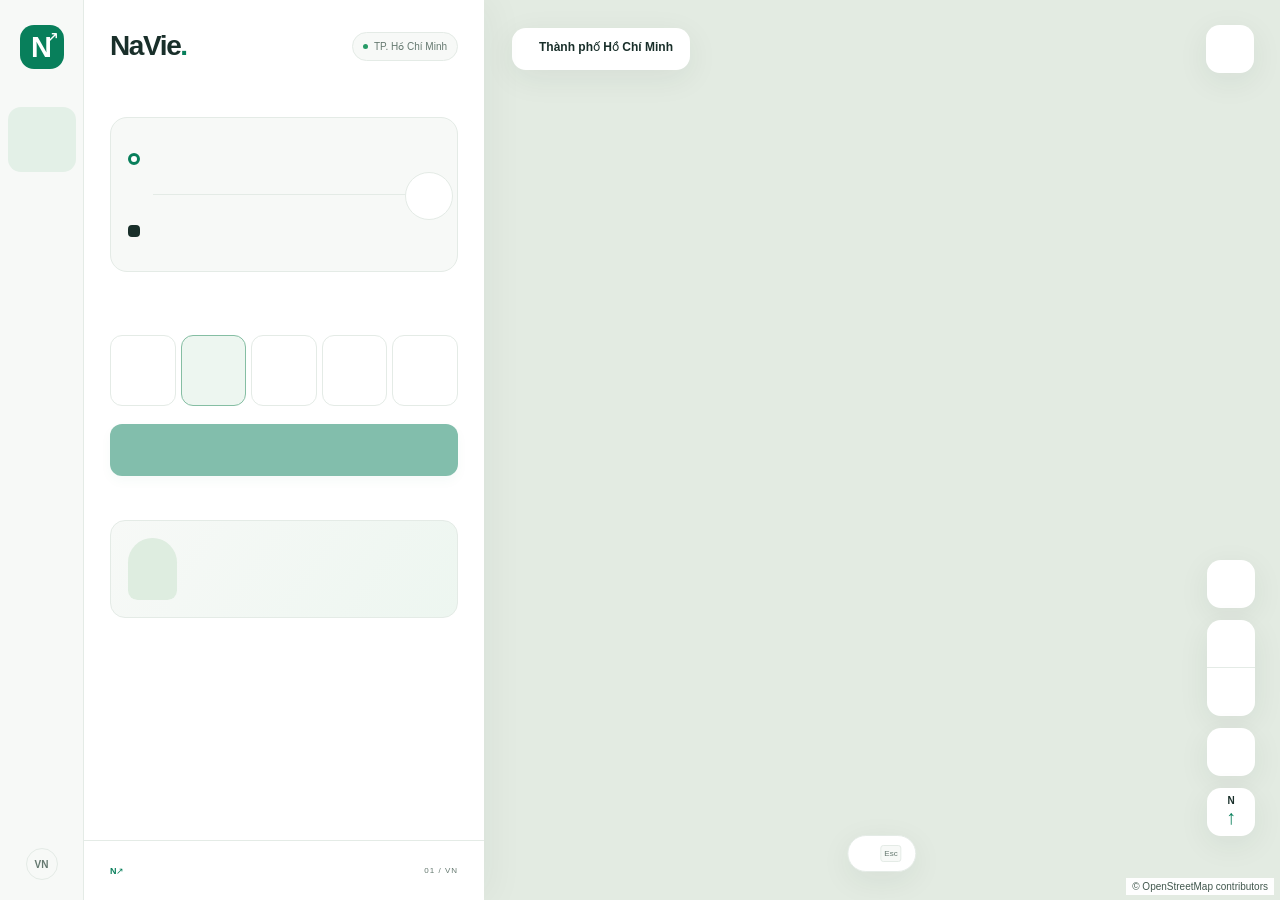
==== app/web_app/index.html @ 2df89f63 "T-23a: browser shell, icons and bilingual copy pipeline" ====
<!doctype html>
<html lang="vi">
<head>
  <meta charset="utf-8">
  <meta name="viewport" content="width=device-width, initial-scale=1, viewport-fit=cover">
  <meta name="theme-color" content="#087f5b">
  <meta name="description" content="NaVie · Your way through Vietnam">
  <title>NaVie · Đi theo cách của bạn</title>
  <link rel="icon" href="data:image/svg+xml,%3Csvg xmlns='http://www.w3.org/2000/svg' viewBox='0 0 40 40'%3E%3Crect width='40' height='40' rx='12' fill='%23087f5b'/%3E%3Cpath d='M11 29V11l18 18V11' fill='none' stroke='white' stroke-width='4'/%3E%3C/svg%3E">
  <link rel="stylesheet" href="styles.css">
</head>
<body>
  <main id="map" tabindex="0" data-label="mapPreview">
    <div id="map-scene"><div id="tiles" aria-hidden="true"></div><svg id="route-layer" aria-hidden="true"><g id="route-group"><polyline id="route-shadow" class="route-shadow"/><polyline id="route-line" class="route-line"/></g><g id="explored-group"></g></svg>
      <div id="origin-pin" class="map-pin origin hidden">A</div><div id="destination-pin" class="map-pin destination hidden">B</div>
      <div id="driver-pin" class="driver-pin hidden"><span>↑</span></div>
    </div>
    <a class="attribution" href="https://www.openstreetmap.org/copyright" target="_blank" rel="noopener">© OpenStreetMap contributors</a>
  </main>
  <nav class="rail" data-label="mainNavigation">
    <a class="brand-mark" href="./" aria-label="NaVie">N<span>↗</span></a>
    <button data-page="explore" class="rail-item active"><i data-icon="map"></i><span data-i18n="explore"></span></button>
    <button data-page="saved" class="rail-item"><i data-icon="bookmark"></i><span data-i18n="saved"></span></button>
    <button data-page="lab" class="rail-item"><i data-icon="lab"></i><span data-i18n="lab"></span></button>
    <div class="rail-spacer"></div>
    <button data-page="settings" class="rail-item"><i data-icon="settings"></i><span data-i18n="settings"></span></button>
    <span class="rail-country">VN</span>
  </nav>
  <aside class="workspace" id="workspace">
    <header class="brand-header"><a href="./" class="wordmark">NaVie<span class="brand-dot">.</span></a><span class="city-pill"><span></span> TP. Hồ Chí Minh</span></header>
    <section id="page-explore" class="page">
      <div class="intro"><span class="eyebrow" data-i18n="madeForYourEveryday"></span><h1 data-i18n="whereTo"></h1><p data-i18n="journeySubtitle"></p></div>
      <div class="trip-fields">
        <div class="point-row" id="origin-row"><span class="point-dot origin"></span><div class="search-field"><label for="origin-search" data-i18n="searchOrigin"></label><input id="origin-search" type="search" data-placeholder="originPlaceholder" autocomplete="off" role="combobox" aria-autocomplete="list" aria-controls="origin-suggestions" aria-expanded="false"><div id="origin-suggestions" class="suggestions hidden" role="listbox"></div></div><button class="icon-button subtle" data-pick="origin" data-label="chooseOrigin"><i data-icon="pin"></i></button></div>
        <div class="field-divider"></div><button id="swap" class="swap icon-button" data-label="swapPlaces"><i data-icon="swap"></i></button>
        <div class="point-row" id="destination-row"><span class="point-dot destination"></span><div class="search-field"><label for="destination-search" data-i18n="searchDestination"></label><input id="destination-search" type="search" data-placeholder="destinationPlaceholder" autocomplete="off" role="combobox" aria-autocomplete="list" aria-controls="destination-suggestions" aria-expanded="false"><div id="destination-suggestions" class="suggestions hidden" role="listbox"></div></div><button class="icon-button subtle" data-pick="destination" data-label="chooseDestination"><i data-icon="pin"></i></button></div>
      </div>
      <div class="quick-row"><button id="use-location" class="text-button"><i data-icon="locate"></i><span data-i18n="useMyLocation"></span></button><button id="reset" class="text-button muted" data-i18n="resetTrip"></button></div>
      <div class="section-label" data-i18n="travelYourWay"></div>
      <div class="modes" role="group" data-label="travelYourWay">
        <button data-mode="all"><i data-icon="route"></i><span data-i18n="compareAll"></span></button>
        <button data-mode="motorbike" class="selected"><i data-icon="motorbike"></i><span data-i18n="modeMotorbike"></span></button>
        <button data-mode="car"><i data-icon="car"></i><span data-i18n="modeCar"></span></button>
        <button data-mode="walk"><i data-icon="walk"></i><span data-i18n="modeWalk"></span></button>
        <button data-mode="taxi"><i data-icon="taxi"></i><span data-i18n="modeTaxi"></span></button>
      </div>
      <button id="find-route" class="primary" disabled><i data-icon="route"></i><span id="find-label" data-i18n="findRoute"></span><i data-icon="arrow-right"></i></button>
      <p id="message" class="message" role="status" aria-live="polite"></p>
      <section id="welcome" class="welcome"><div class="section-heading"><h2 data-i18n="aLittleCloser"></h2><i data-icon="sparkle"></i></div><div class="welcome-card"><div class="welcome-art"><i data-icon="route"></i></div><div><h3 data-i18n="yourCityYourPace"></h3><p data-i18n="mapHelp"></p></div></div><div id="recent"></div><p class="coverage-note"><i data-icon="shield"></i><span data-i18n="coverageNote"></span></p></section>
      <section id="route-results" class="hidden"><div class="section-heading"><h2 data-i18n="routeOptions"></h2><select id="sort" data-label="sortRoutes"><option value="fastest" data-i18n="fastest"></option><option value="cheapest" data-i18n="cheapest"></option><option value="balanced" data-i18n="balanced"></option></select></div><div id="results" class="results"></div><div id="trip-detail"></div><div class="start-actions"><button id="start-drive" class="primary"><i data-icon="navigation"></i><span data-i18n="startNavigation"></span></button><button id="preview-drive" class="secondary"><i data-icon="play"></i><span data-i18n="previewDrive"></span></button></div></section>
    </section>
    <section id="page-saved" class="page hidden"><div class="intro"><span class="eyebrow" data-i18n="yourPlaces"></span><h1 data-i18n="saved"></h1><p data-i18n="savedSubtitle"></p></div><button id="save-destination" class="primary"><i data-icon="bookmark"></i><span data-i18n="saveDestination"></span></button><div id="saved-list"></div></section>
    <section id="page-lab" class="page hidden"><div class="intro"><span class="eyebrow" data-i18n="behindTheRoute"></span><h1 data-i18n="lab"></h1><p data-i18n="labSubtitle"></p></div><div class="info-card" data-i18n="labHelp"></div><div class="lab-selectors"><label>A<select id="algorithm-a"><option value="astar">A*</option><option value="ucs">Dijkstra</option><option value="greedy">Greedy</option><option value="bidir_dijkstra">Bidirectional Dijkstra</option></select></label><label>B<select id="algorithm-b"><option value="ucs">Dijkstra</option><option value="astar">A*</option><option value="greedy">Greedy</option><option value="bidir_dijkstra">Bidirectional Dijkstra</option></select></label></div><button id="run-lab" class="primary"><i data-icon="play"></i><span data-i18n="compareAlgorithms"></span></button><div id="lab-results" aria-live="polite"></div></section>
    <section id="page-settings" class="page hidden"><div class="intro"><span class="eyebrow" data-i18n="makeItYours"></span><h1 data-i18n="settings"></h1><p data-i18n="settingsSubtitle"></p></div><div class="settings-list">
      <label><span><i data-icon="globe"></i><span data-i18n="language"></span></span><select id="language"><option value="vi">Tiếng Việt</option><option value="en">English</option></select></label>
      <label><span><i data-icon="moon"></i><span data-i18n="appearance"></span></span><select id="theme"><option value="light" data-i18n="dayTheme"></option><option value="dark" data-i18n="nightTheme"></option><option value="auto" data-i18n="systemTheme"></option></select></label>
      <label><span><i data-icon="volume"></i><span data-i18n="voiceGuidance"></span></span><input id="voice" type="checkbox" role="switch"></label>
      <label><span><i data-icon="sparkle"></i><span data-i18n="reduceMotion"></span></span><input id="reduce-motion" type="checkbox" role="switch"></label>
      </div><div class="info-card"><i data-icon="shield"></i><h3 data-i18n="privacyTitle"></h3><p data-i18n="privacyBody"></p></div><button id="clear-saved" class="secondary" data-i18n="clearSaved"></button><p class="coverage-note" data-i18n="appLimitations"></p>
    </section>
    <footer class="panel-footer"><span class="mini-logo">N↗</span><span data-i18n="footerTagline"></span><span>01 / VN</span></footer>
  </aside>
  <div class="map-top"><span class="map-city"><i data-icon="pin"></i><span>Thành phố Hồ Chí Minh<small data-i18n="exploreCity"></small></span></span><button id="collapse-panel" class="icon-button" data-label="togglePanel"><i data-icon="panel"></i></button></div>
  <div class="map-controls"><button id="map-theme" class="icon-button" data-label="toggleTheme"><i data-icon="moon"></i></button><div class="zoom-group"><button id="zoom-in" class="icon-button" data-label="zoomIn"><i data-icon="plus"></i></button><button id="zoom-out" class="icon-button" data-label="zoomOut"><i data-icon="minus"></i></button></div><button id="recenter" class="icon-button" data-label="recenter"><i data-icon="locate"></i></button><button id="north" class="icon-button compass" data-label="northUp">N<span>↑</span></button></div>
  <div id="map-hint" class="map-hint"><i data-icon="pin"></i><span data-i18n="mapHint"></span><kbd>Esc</kbd></div>
  <section id="driver" class="hidden" data-label="driverMode">
    <div class="maneuver-banner"><span id="turn-icon" class="turn-icon">↑</span><div><span id="turn-distance" class="turn-distance"></span><h1 id="turn-text"></h1><span id="drive-status" class="drive-status"></span></div><button id="mute-drive" class="icon-button" data-label="voiceGuidance"><i data-icon="volume"></i></button></div>
    <div class="drive-side"><span class="speed-dial"><strong id="speed">—</strong><small>km/h</small></span><span class="speed-limit">—<small data-i18n="speedLimit"></small></span></div>
    <div class="drive-bottom"><div class="drive-summary"><div><strong id="remaining-time"></strong><span data-i18n="remaining"></span></div><div><strong id="remaining-distance"></strong><span data-i18n="distance"></span></div><div><strong id="arrival-time"></strong><span data-i18n="arrivalTime"></span></div></div><div id="simulation-controls" class="simulation-controls hidden"><span class="demo-badge" data-i18n="simulation"></span><button id="pause-drive" class="icon-button" data-label="pauseResume"><i data-icon="pause"></i></button><label><span data-i18n="playbackSpeed"></span><select id="simulation-speed"><option value="1">1×</option><option value="3" selected>3×</option><option value="5">5×</option><option value="10">10×</option></select></label></div><div class="driver-actions"><button id="drive-overview" class="secondary"><i data-icon="map"></i><span data-i18n="routeOverview"></span></button><button id="end-drive" class="end-button"><i data-icon="close"></i><span data-i18n="endNavigation"></span></button></div></div>
  </section>
  <dialog id="arrival-dialog"><div class="arrival-art"><i data-icon="check"></i></div><span class="eyebrow" data-i18n="niceJourney"></span><h1 data-i18n="youArrived"></h1><p id="arrival-place"></p><button id="arrival-done" class="primary" data-i18n="done"></button></dialog>
  <div id="toast" class="toast hidden" role="status" aria-live="polite"></div>
  <script type="module" src="app.js"></script>
</body>
</html>
---- app/web_app/styles.css ----
:root{font-family:Inter,-apple-system,BlinkMacSystemFont,"Segoe UI",sans-serif;color:#192f2a;background:#e8efea;font-synthesis:none;--ink:#192f2a;--muted:#657970;--green:#087f5b;--green-dark:#056044;--soft:#edf6f0;--surface:#fff;--canvas:#f7f9f7;--border:#e4ebe6;--shadow:0 8px 32px #193b2512;color-scheme:light}
*{box-sizing:border-box}body,html{margin:0;width:100%;height:100%;overflow:hidden}button,input,select{font:inherit}button,a,input,select{-webkit-tap-highlight-color:transparent}button{cursor:pointer;color:inherit}button:disabled{cursor:not-allowed;opacity:.5}button{transition:background .18s,transform .18s,box-shadow .18s,filter .18s,opacity .18s}button:active:not(:disabled){transform:scale(.96);filter:brightness(.93)}button:focus-visible,a:focus-visible,select:focus-visible,input:focus-visible{outline:3px solid #26a97b;outline-offset:3px}button svg{pointer-events:none}button{border:0}a{color:inherit}h1,h2,h3,p{margin:0}h1{font-size:31px;line-height:1.24;letter-spacing:-1.1px;font-weight:750}h2{font-size:16px;letter-spacing:-.4px}h3{font-size:14px}i{display:inline-flex;align-items:center;justify-content:center;flex-shrink:0}i svg{width:22px;height:22px;fill:none;stroke:currentColor;stroke-width:1.65;stroke-linecap:round;stroke-linejoin:round}.hidden{display:none!important}
#map{position:fixed;inset:0 0 0 484px;background:#e3ebe2;overflow:hidden;touch-action:none;cursor:grab;transition:left .35s ease,right .35s ease,top .35s ease,bottom .35s ease}#map:active{cursor:grabbing}#map-scene{position:absolute;inset:0;transform-origin:center;pointer-events:none;will-change:transform}#tiles{position:absolute;inset:0}.tile{position:absolute;width:256px;height:256px;user-select:none;pointer-events:none}#route-layer{position:absolute;inset:0;width:100%;height:100%;overflow:visible;pointer-events:none}.route-shadow{fill:none;stroke:white;stroke-width:10;stroke-linecap:round;stroke-linejoin:round}.route-line{fill:none;stroke:#087f5b;stroke-width:6;stroke-linecap:round;stroke-linejoin:round}.map-pin{position:absolute;display:grid;place-items:center;width:30px;height:30px;border:3px solid white;border-radius:50%;background:#087f5b;color:white;font-size:12px;font-weight:800;transform:translate(-50%,-50%);box-shadow:0 3px 12px #0004}.map-pin.destination{background:#1e3530}.driver-pin{position:absolute;width:44px;height:44px;border:4px solid white;border-radius:50%;background:#087f5b;color:white;box-shadow:0 0 0 9px #087f5b24,0 3px 12px #0003;display:grid;place-items:center;font-size:28px;font-weight:bold;transform:translate(-50%,-50%)}.attribution{position:absolute;right:6px;bottom:5px;background:#fffffff0;padding:3px 6px;font-size:10px;color:#41574d;text-decoration:none;z-index:2}
.rail{position:fixed;inset:0 auto 0 0;width:84px;background:var(--canvas);border-right:1px solid var(--border);display:flex;align-items:center;flex-direction:column;gap:12px;padding:25px 8px 20px;z-index:10}.brand-mark{position:relative;display:grid;place-items:center;text-decoration:none;width:44px;height:44px;margin-bottom:26px;border-radius:14px;background:var(--green);color:white;font-size:29px;font-weight:850;letter-spacing:-5px;padding-right:5px}.brand-mark span{position:absolute;right:5px;top:2px;font-size:17px;letter-spacing:0}.rail-item{width:68px;min-height:65px;border-radius:13px;display:flex;align-items:center;justify-content:center;gap:6px;flex-direction:column;background:transparent;color:var(--muted);font-size:10px;font-weight:650}.rail-item.active{background:#e3f0e7;color:var(--green-dark)}.rail-item:hover{background:var(--soft)}.rail-spacer{flex:1}.rail-country{display:grid;place-items:center;margin-top:14px;width:32px;height:32px;border:1px solid var(--border);border-radius:50%;font-size:10px;font-weight:700;color:var(--muted)}
.workspace{position:fixed;left:84px;top:0;bottom:0;width:400px;background:var(--surface);box-shadow:8px 0 35px #1736270b;display:flex;flex-direction:column;z-index:7;overflow:auto;scrollbar-width:thin}.brand-header{padding:30px 26px 26px;display:flex;align-items:center;justify-content:space-between;gap:10px}.wordmark{font-size:28px;font-weight:800;letter-spacing:-1.4px;text-decoration:none}.brand-dot{color:var(--green)}.city-pill{font-size:10px;display:flex;align-items:center;gap:6px;background:var(--canvas);padding:8px 10px;border:1px solid var(--border);border-radius:20px;color:var(--muted);white-space:nowrap}.city-pill>span{width:5px;height:5px;border-radius:50%;background:#269a66}.page{padding:4px 26px 24px;animation:enter .3s both}.intro{margin:4px 0 25px}.eyebrow{display:block;font-size:9px;letter-spacing:1.8px;text-transform:uppercase;font-weight:750;color:var(--green);margin-bottom:12px}.intro p{font-size:12px;line-height:1.7;color:var(--muted);margin-top:10px}.trip-fields{position:relative;border:1px solid var(--border);background:var(--canvas);border-radius:17px;padding:5px 10px}.point-row{display:flex;align-items:center;gap:13px;min-height:71px;padding-left:7px}.point-dot{width:12px;height:12px;border-radius:50%;flex-shrink:0;background:white;border:3px solid var(--green)}.point-dot.destination{border-radius:4px;background:var(--ink);border:3px solid var(--ink)}.search-field{flex:1;min-width:0;position:relative}.search-field label{display:block;font-size:9px;font-weight:700;color:var(--muted);margin-bottom:5px}.search-field input{width:100%;border:0;background:none;font-size:12px;font-weight:600;color:var(--ink);padding:2px 0;min-height:25px;outline-offset:1px}.search-field input::placeholder{color:var(--muted);font-weight:450}.field-divider{height:1px;background:var(--border);margin-left:32px;margin-right:35px}.icon-button{min-width:48px;height:48px;display:inline-flex;align-items:center;justify-content:center;background:var(--surface);border-radius:14px;color:var(--ink);box-shadow:var(--shadow)}.subtle{background:transparent;box-shadow:none;margin-right:-8px}.subtle svg{width:17px;height:17px}.swap{position:absolute;right:4px;top:54px;border:1px solid var(--border);border-radius:50%;z-index:1;width:48px;height:48px;box-shadow:none}.swap svg{width:18px}.quick-row{display:flex;align-items:center;justify-content:space-between;margin:3px 0 10px;gap:8px}.text-button{display:inline-flex;gap:6px;align-items:center;background:transparent;min-height:48px;font-size:10px;font-weight:600;padding:0;color:var(--green-dark)}.text-button svg{width:15px;height:15px}.muted{color:var(--muted)}.section-label{font-size:11px;font-weight:650;margin:12px 0}.modes{display:grid;grid-template-columns:repeat(5,1fr);gap:5px;margin-bottom:18px}.modes button{display:flex;align-items:center;justify-content:center;flex-direction:column;gap:9px;min-height:71px;background:var(--surface);border:1px solid var(--border);border-radius:12px;font-size:9px;color:var(--muted);white-space:nowrap}.modes button.selected{background:var(--soft);border-color:#85bea3;color:var(--green-dark);font-weight:750}.modes button:hover{background:var(--soft)}.primary{width:100%;min-height:52px;display:flex;align-items:center;justify-content:center;gap:10px;border-radius:12px;background:var(--green);color:#fff;font-weight:650;font-size:12px;box-shadow:0 5px 12px #087f5b14}.primary:hover:not(:disabled){background:var(--green-dark);box-shadow:0 5px 17px #087f5b30}.primary i{padding:0}#find-route{padding:0 18px}#find-route i:first-child{margin-right:auto}#find-route i:last-child{margin-left:auto}.primary.loading svg{animation:pulse 1s infinite}.secondary{display:flex;align-items:center;justify-content:center;gap:8px;min-height:48px;border:1px solid var(--border);border-radius:12px;background:var(--surface);font-size:12px;font-weight:600}.secondary:hover{background:var(--soft)}.message{font-size:12px;line-height:1.6;color:#ad442c;background:#fff2ed;border-radius:10px;padding:12px;margin-top:12px}.message:empty{display:none}
.welcome{margin-top:29px}.section-heading{display:flex;align-items:center;justify-content:space-between;margin:22px 0 15px;gap:8px}.section-heading>i{color:#92a99b}.welcome-card{border:1px solid var(--border);background:linear-gradient(125deg,var(--canvas),var(--soft));border-radius:15px;padding:17px;display:flex;gap:15px;align-items:center}.welcome-card p{font-size:11px;line-height:1.8;color:var(--muted);margin-top:6px}.welcome-card h3{font-size:12px}.welcome-art{background:#deede0;color:#44865d;width:49px;height:62px;display:grid;place-items:center;border-radius:30px 30px 12px 12px;flex-shrink:0}.welcome-art svg{width:30px;height:30px}.coverage-note{font-size:10px;line-height:1.8;color:var(--muted);display:flex;gap:7px;margin:20px 0 0}.coverage-note svg{width:15px;height:15px}.panel-footer{display:flex;align-items:center;gap:8px;font-size:9px;color:var(--muted);padding:20px 26px;border-top:1px solid var(--border);margin-top:auto;min-height:60px}.panel-footer>span:last-child{margin-left:auto;font-size:8px;letter-spacing:1px}.mini-logo{font-weight:800;color:var(--green)}
.map-top{position:fixed;top:25px;left:512px;right:26px;display:flex;align-items:center;justify-content:space-between;pointer-events:none;z-index:3}.map-top>*{pointer-events:auto}.map-city{background:var(--surface);box-shadow:var(--shadow);display:flex;align-items:center;gap:10px;padding:12px 17px;border-radius:14px;font-size:12px;font-weight:600}.map-city>i{color:var(--green)}.map-city small{display:block;font-size:9px;color:var(--muted);font-weight:400;margin-top:4px}.map-controls{position:fixed;right:25px;bottom:64px;display:flex;flex-direction:column;gap:12px;z-index:4}.zoom-group{border-radius:14px;box-shadow:var(--shadow);overflow:hidden}.zoom-group .icon-button{display:flex;border-radius:0;box-shadow:none}.zoom-group .icon-button:first-child{border-bottom:1px solid var(--border)}.compass{flex-direction:column;gap:0;font-size:10px;font-weight:750}.compass span{color:var(--green);font-size:20px}.map-hint{position:fixed;bottom:28px;left:calc(50% + 242px);transform:translateX(-50%);display:flex;align-items:center;gap:9px;background:var(--surface);padding:9px 14px;border:1px solid var(--border);box-shadow:var(--shadow);border-radius:30px;font-size:10px;white-space:nowrap;color:var(--muted);pointer-events:none}.map-hint svg{width:15px;height:15px}.map-hint kbd{font:inherit;font-size:8px;background:var(--canvas);border:1px solid var(--border);padding:3px;border-radius:3px}
.suggestions{position:absolute;z-index:20;top:calc(100% + 10px);left:-30px;right:-50px;max-height:260px;overflow:auto;padding:5px;border:1px solid var(--border);border-radius:12px;background:var(--surface);box-shadow:0 14px 30px #18342726}.suggestion{width:100%;min-height:59px;display:flex;align-items:center;gap:10px;text-align:left;background:none;border-radius:8px;padding:9px}.suggestion:hover,.suggestion:focus-visible{background:var(--soft)}.suggestion i{background:var(--soft);border-radius:10px;width:34px;height:34px;color:var(--green)}.suggestion i svg{width:17px}.suggestion>span{min-width:0}.suggestion strong,.suggestion small{display:block;overflow:hidden;text-overflow:ellipsis;white-space:nowrap}.suggestion strong{font-size:12px}.suggestion small{font-size:10px;color:var(--muted);margin-top:4px}.suggestion-status{padding:15px 10px;font-size:11px;color:var(--muted)}
select{min-height:48px;padding:8px;color:var(--ink);background:var(--canvas);border:1px solid var(--border);border-radius:9px;font-size:11px}.section-heading select{max-width:140px}.results{display:flex;flex-direction:column;gap:9px}.route-card{width:100%;text-align:left;display:grid;grid-template-columns:38px 1fr auto;align-items:center;gap:9px;padding:14px 12px;border:1px solid var(--border);border-radius:13px;background:var(--surface)}.route-card.selected{border-color:#77b895;background:var(--soft);box-shadow:0 0 0 1px #77b89540}.route-card>i{height:38px;border-radius:11px;background:var(--surface);color:var(--green)}.route-card strong{font-size:12px;display:block}.route-card small{font-size:10px;display:block;color:var(--muted);margin-top:5px}.route-card .time{font-size:17px;color:var(--green-dark);font-weight:750;white-space:nowrap}.route-card .badge{display:inline-block;font-size:8px;color:var(--green);margin-top:7px;font-weight:650}.detail-card{margin:16px 0;padding:14px;background:var(--canvas);border:1px solid var(--border);border-radius:12px}.detail-card p{font-size:11px;color:var(--muted);line-height:1.7}.detail-card strong{font-size:11px}.detail-card summary{cursor:pointer;font-size:11px;min-height:48px;display:flex;align-items:center;justify-content:space-between}.maneuver-list{padding-left:22px;margin:6px 0}.maneuver-list li{font-size:11px;line-height:1.8;padding:8px 2px;color:var(--muted);border-top:1px solid var(--border)}.start-actions{display:grid;gap:8px}.saved-item{margin-top:10px;border:1px solid var(--border);border-radius:13px;display:flex;align-items:center;gap:6px;padding:7px}.saved-item .place-button{flex:1;min-width:0;min-height:55px;background:none;text-align:left;padding:6px;display:flex;gap:10px;align-items:center}.saved-item strong{display:block;font-size:12px}.saved-item small{display:block;font-size:10px;color:var(--muted);margin-top:4px}.saved-item .icon-button{box-shadow:none}.empty-state{text-align:center;border:1px dashed var(--border);border-radius:16px;padding:30px 20px;margin-top:22px}.empty-state i{color:var(--green);margin-bottom:14px}.empty-state p{font-size:12px;line-height:1.8;color:var(--muted)}.info-card{background:var(--soft);border-radius:14px;padding:18px;font-size:12px;line-height:1.8;color:var(--muted);margin-bottom:22px}.info-card h3{color:var(--ink);margin:8px 0}.info-card i{color:var(--green)}.settings-list{margin-bottom:24px}.settings-list>label{display:flex;align-items:center;justify-content:space-between;gap:10px;padding:13px 0;border-bottom:1px solid var(--border);font-size:12px}.settings-list>label>span{display:flex;align-items:center;gap:10px}.settings-list input[type=checkbox]{width:48px;height:48px;accent-color:var(--green);cursor:pointer}.lab-selectors{display:flex;gap:12px;margin-bottom:20px}.lab-selectors label{flex:1;min-width:0;font-size:11px}.lab-selectors select{display:block;width:100%;margin-top:7px}.lab-result{padding:18px;border:1px solid var(--border);border-radius:14px;margin-top:14px}.lab-result h3{margin-bottom:12px}.lab-result dl{margin:0;display:grid;grid-template-columns:1fr auto;gap:12px;font-size:11px}.lab-result dt{color:var(--muted)}.lab-result dd{margin:0;font-weight:650}.lab-result button{width:100%;margin-top:14px}
.driving #map{left:0}.driving .rail,.driving .workspace,.driving .map-top,.driving .map-hint{display:none}.driving .map-controls{bottom:265px}.maneuver-banner{position:fixed;z-index:10;top:24px;left:50%;transform:translateX(-50%);width:min(600px,calc(100% - 32px));background:#076d4e;color:white;padding:22px;border-radius:22px;box-shadow:0 14px 45px #183d2930;display:flex;align-items:center;gap:20px}.maneuver-banner>div{flex:1}.turn-icon{font-size:53px;min-width:54px;line-height:1}.turn-distance{font-size:28px;font-weight:750;letter-spacing:-1px}.maneuver-banner h1{font-size:18px;letter-spacing:-.3px;margin-top:5px;line-height:1.4}.drive-status{display:block;font-size:10px;color:#d9f7e9;margin-top:8px}.maneuver-banner .icon-button{background:#ffffff20;color:white;box-shadow:none}.drive-side{position:fixed;left:28px;bottom:265px;display:flex;flex-direction:column;gap:10px}.speed-dial,.speed-limit{width:73px;height:73px;background:var(--surface);border-radius:50%;box-shadow:var(--shadow);display:flex;align-items:center;justify-content:center;flex-direction:column}.speed-dial strong{font-size:26px}.speed-dial small,.speed-limit small{font-size:9px;color:var(--muted)}.speed-limit{border:4px solid #d56857;font-size:23px;font-weight:700}.speed-limit small{font-size:8px}.drive-bottom{position:fixed;z-index:8;bottom:28px;left:50%;transform:translateX(-50%);width:min(510px,calc(100% - 32px));padding:22px;background:var(--surface);border-radius:22px;box-shadow:0 10px 40px #183d2925}.drive-summary{display:flex;justify-content:space-around;padding-bottom:17px}.drive-summary>div{text-align:center}.drive-summary strong{display:block;font-size:24px;letter-spacing:-.8px}.drive-summary>div:first-child strong{color:var(--green)}.drive-summary span{display:block;font-size:10px;color:var(--muted);margin-top:6px}.driver-actions{display:grid;grid-template-columns:1fr 1fr;gap:10px}.end-button{background:#fff1ed;color:#aa3c29;border-radius:12px;display:flex;justify-content:center;gap:8px;align-items:center;min-height:48px;font-size:12px;font-weight:650}.simulation-controls{display:flex;align-items:center;gap:12px;border-top:1px solid var(--border);padding:7px 0 12px}.simulation-controls label{margin-left:auto;font-size:10px;display:flex;gap:8px;align-items:center}.simulation-controls .icon-button{box-shadow:none}.demo-badge{font-size:10px;font-weight:700;background:var(--soft);color:var(--green);padding:6px 10px;border-radius:6px}.toast{position:fixed;z-index:50;left:50%;bottom:32px;transform:translateX(-50%);background:var(--ink);color:var(--surface);box-shadow:var(--shadow);padding:14px 22px;border-radius:14px;font-size:12px;max-width:90vw;text-align:center;line-height:1.6;opacity:1;transition:opacity .22s ease,transform .22s ease,visibility .22s}
.toast.hidden{display:block!important;opacity:0;visibility:hidden;transform:translateX(-50%) translateY(10px);pointer-events:none}.driving .toast{bottom:265px}dialog{width:min(390px,90vw);padding:35px;border:1px solid var(--border);border-radius:25px;background:var(--surface);color:var(--ink);text-align:center;box-shadow:var(--shadow)}dialog::backdrop{background:#102c2670;backdrop-filter:blur(5px)}dialog h1{font-size:27px}dialog p{font-size:13px;color:var(--muted);margin:14px 0 25px}.arrival-art{display:grid;place-items:center;width:70px;height:70px;border-radius:50%;background:var(--soft);color:var(--green);margin:0 auto 22px}.arrival-art svg{width:35px;height:35px}
.panel-collapsed .workspace{display:none}.panel-collapsed #map{left:84px}.panel-collapsed .map-top{left:110px}.panel-collapsed .map-hint{left:calc(50% + 42px)}.dark{--ink:#e5f0e9;--muted:#a9bcb0;--green:#148861;--green-dark:#6bd6a8;--soft:#1b352c;--surface:#162b24;--canvas:#11231c;--border:#2d4539;color-scheme:dark}.dark .primary:hover{background:#0a7051}.dark #tiles{filter:brightness(.48) saturate(.65)}.dark .rail-item.active{background:#244333;color:#8be1b9}.dark .welcome-art{background:#31513b;color:#a3d6ae}.dark .map-pin.destination{background:#637d70}.dark .message{background:#43291f;color:#ffc6b1}.dark .end-button{background:#422b25;color:#ffbca9}.dark .route-shadow{stroke:#172d24}.dark .route-line{stroke:#54d39b}
@keyframes enter{from{opacity:0;transform:translateY(9px)}to{opacity:1;transform:translateY(0)}}@keyframes pulse{50%{opacity:.4}}.reduce-motion *{animation:none!important;transition:none!important;scroll-behavior:auto!important}@media(prefers-reduced-motion:reduce){*{animation:none!important;transition:none!important}}
@media(min-width:1500px){.workspace{width:430px}.page{padding-left:32px;padding-right:32px}#map{left:514px}.map-top{left:545px}.intro{margin-top:12px;margin-bottom:30px}.intro h1{font-size:35px}}
@media(max-width:850px){.rail{width:72px}.workspace{left:72px;width:350px}.brand-header{padding:24px 20px}.page{padding:0 20px 22px}.rail-item{width:60px}#map{left:422px}.map-top{left:440px}.map-city{display:none}.map-top{justify-content:flex-end}.map-hint{display:none}.map-controls{right:15px}}
@media(max-width:600px){#map{inset:0 0 70px}.rail{inset:auto 0 0 0;width:100%;height:70px;flex-direction:row;padding:5px 14px calc(5px + env(safe-area-inset-bottom));justify-content:space-around;gap:0;border-top:1px solid var(--border);border-right:0}.rail .brand-mark,.rail-spacer,.rail-country{display:none}.rail-item{width:68px;min-height:55px;border-radius:12px;gap:3px;font-size:9px}.rail-item svg{width:20px;height:20px}.workspace{left:0;right:0;bottom:70px;top:auto;width:100%;max-height:66dvh;border-radius:24px 24px 0 0;box-shadow:0 -5px 35px #17362712}.workspace:before{content:"";width:32px;height:4px;border-radius:5px;background:var(--border);margin:9px auto 0;flex-shrink:0}.brand-header{padding:12px 22px 10px}.wordmark{font-size:23px}.page{padding:8px 22px 20px}.intro{margin:0 0 18px}.intro h1{font-size:26px}.intro .eyebrow{display:none}.intro p{margin-top:5px;font-size:11px}.point-row{min-height:64px}.swap{top:46px}.modes{margin-bottom:14px}.modes button{min-height:61px}.panel-footer{display:none}.welcome{margin-top:18px}.map-top{top:16px;left:16px;right:16px}.map-city{display:flex;margin-right:auto;font-size:11px;padding:10px 12px}.map-city small{font-size:9px}.map-controls{top:88px;bottom:auto;right:16px;gap:8px}.map-controls #map-theme,.map-controls #north{display:none}.map-controls .icon-button{width:48px;height:48px}.map-controls .zoom-group{display:none}.panel-collapsed #map{left:0}.panel-collapsed .map-top{left:16px}.driving #map{inset:0}.driving .map-controls{top:auto;bottom:270px}.maneuver-banner{top:max(12px,env(safe-area-inset-top));padding:18px;gap:12px;border-radius:18px}.maneuver-banner h1{font-size:16px}.turn-distance{font-size:26px}.turn-icon{font-size:40px;min-width:38px}.drive-bottom{bottom:max(16px,env(safe-area-inset-bottom));padding:18px}.drive-summary strong{font-size:22px}.drive-side{left:16px;bottom:270px}.speed-dial,.speed-limit{width:62px;height:62px}.toast{bottom:85px}.suggestions{max-height:180px}.settings-list>label{font-size:11px}.driver-actions .secondary,.end-button{font-size:11px}}

@media(max-width:600px){.attribution{position:fixed;bottom:calc(66dvh + 74px);z-index:8}.driving .attribution,.panel-collapsed .attribution{bottom:74px}.driving .attribution{bottom:2px}}

.settings-list input[type=checkbox]{appearance:none;width:46px;height:28px;min-width:46px;border-radius:18px;background:var(--border);position:relative;transition:background .2s}.settings-list input[type=checkbox]:before{content:"";position:absolute;width:22px;height:22px;left:3px;top:3px;background:white;border-radius:50%;box-shadow:0 1px 4px #0002;transition:transform .2s}.settings-list input[type=checkbox]:checked{background:var(--green)}.settings-list input[type=checkbox]:checked:before{transform:translateX(18px)}

body{color:var(--ink)}.dark .eyebrow,.dark .text-button{color:#8bdab1}@media(max-width:600px){.attribution{top:82px;left:16px;right:auto;bottom:auto}.driving .attribution{top:auto;left:auto;right:6px;bottom:2px}.panel-collapsed:not(.driving) .attribution{top:auto;left:auto;right:6px;bottom:74px}}

/* Motion: the driver surface rises in rather than appearing in one frame. Every
   rule here is a CSS animation, so .reduce-motion and the OS preference (both
   set animation:none!important) already switch the whole set off. */
.driving #driver .maneuver-banner{animation:drive-down .3s cubic-bezier(.22,.8,.3,1) both}
.driving #driver .drive-side{animation:drive-left .32s .04s cubic-bezier(.22,.8,.3,1) both}
.driving #driver .drive-bottom{animation:drive-up .3s .06s cubic-bezier(.22,.8,.3,1) both}
@keyframes drive-down{from{opacity:0;transform:translateX(-50%) translateY(-16px)}}
@keyframes drive-up{from{opacity:0;transform:translateX(-50%) translateY(20px)}}
@keyframes drive-left{from{opacity:0;transform:translateX(-18px)}}
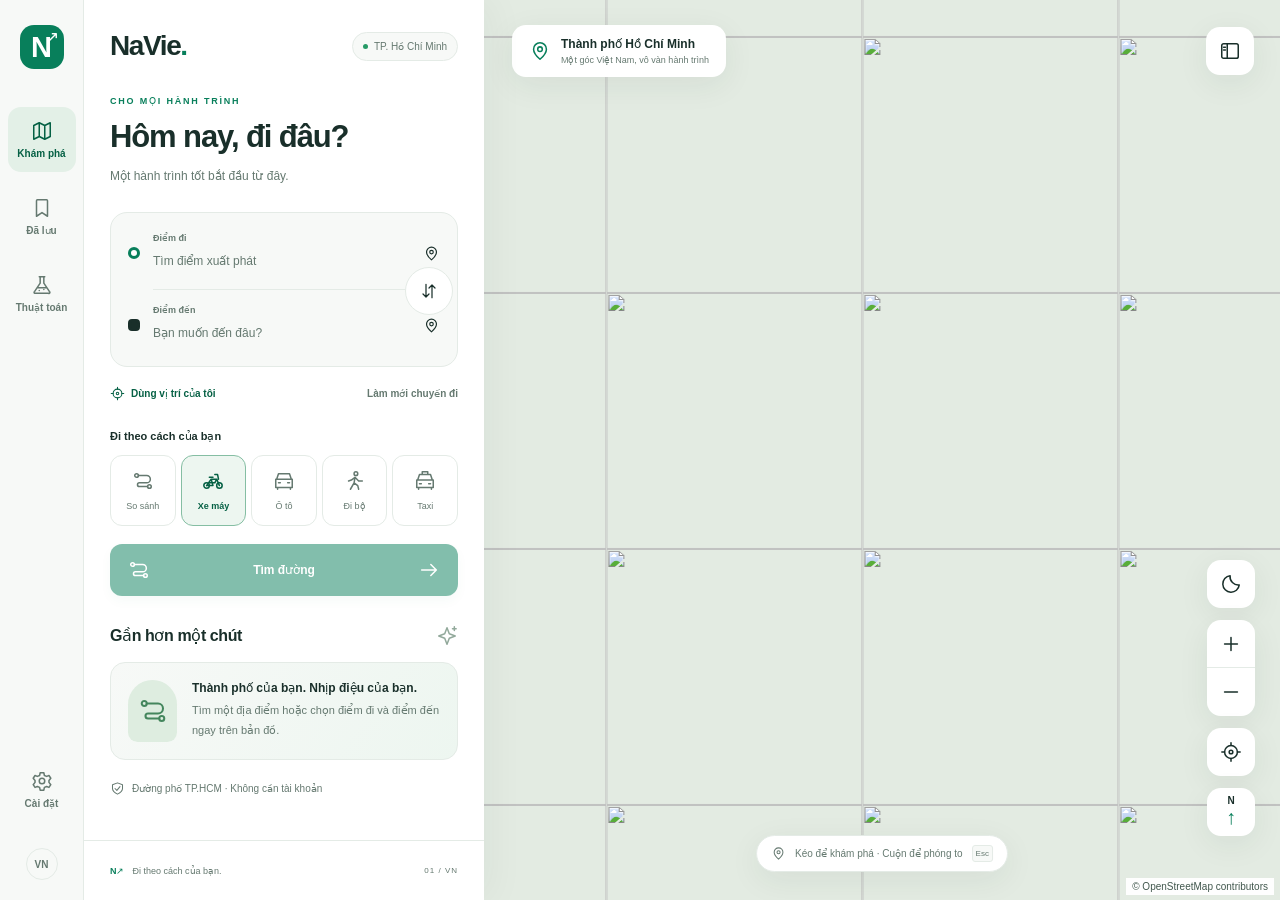
==== commit 66765bc8: "fix(ui, geocode): stabilize map zoom, enhance small location search, and revamp algorithm lab" ====
--- a/app/web_app/index.html
+++ b/app/web_app/index.html
@@ -50,7 +50,48 @@
       <section id="route-results" class="hidden"><div class="section-heading"><h2 data-i18n="routeOptions"></h2><select id="sort" data-label="sortRoutes"><option value="fastest" data-i18n="fastest"></option><option value="cheapest" data-i18n="cheapest"></option><option value="balanced" data-i18n="balanced"></option></select></div><div id="results" class="results"></div><div id="trip-detail"></div><div class="start-actions"><button id="start-drive" class="primary"><i data-icon="navigation"></i><span data-i18n="startNavigation"></span></button><button id="preview-drive" class="secondary"><i data-icon="play"></i><span data-i18n="previewDrive"></span></button></div></section>
     </section>
     <section id="page-saved" class="page hidden"><div class="intro"><span class="eyebrow" data-i18n="yourPlaces"></span><h1 data-i18n="saved"></h1><p data-i18n="savedSubtitle"></p></div><button id="save-destination" class="primary"><i data-icon="bookmark"></i><span data-i18n="saveDestination"></span></button><div id="saved-list"></div></section>
-    <section id="page-lab" class="page hidden"><div class="intro"><span class="eyebrow" data-i18n="behindTheRoute"></span><h1 data-i18n="lab"></h1><p data-i18n="labSubtitle"></p></div><div class="info-card" data-i18n="labHelp"></div><div class="lab-selectors"><label>A<select id="algorithm-a"><option value="astar">A*</option><option value="ucs">Dijkstra</option><option value="greedy">Greedy</option><option value="bidir_dijkstra">Bidirectional Dijkstra</option></select></label><label>B<select id="algorithm-b"><option value="ucs">Dijkstra</option><option value="astar">A*</option><option value="greedy">Greedy</option><option value="bidir_dijkstra">Bidirectional Dijkstra</option></select></label></div><button id="run-lab" class="primary"><i data-icon="play"></i><span data-i18n="compareAlgorithms"></span></button><div id="lab-results" aria-live="polite"></div></section>
+    <section id="page-lab" class="page hidden">
+      <div class="intro"><span class="eyebrow" data-i18n="behindTheRoute"></span><h1 data-i18n="lab"></h1><p data-i18n="labSubtitle"></p></div>
+      <div class="info-card" data-i18n="labHelp"></div>
+      <div class="lab-endpoints">
+        <div class="lab-current-trip">
+          <div class="lab-trip-row"><span class="point-dot origin"></span><span id="lab-origin-name" data-i18n="noOriginSelected"></span></div>
+          <div class="lab-trip-row"><span class="point-dot destination"></span><span id="lab-destination-name" data-i18n="noDestinationSelected"></span></div>
+        </div>
+        <div class="lab-presets">
+          <span class="lab-presets-title" data-i18n="presetRoutes"></span>
+          <div class="preset-buttons">
+            <button type="button" class="preset-btn" data-preset="ben_thanh_landmark">Chợ Bến Thành → Landmark 81</button>
+            <button type="button" class="preset-btn" data-preset="airport_ben_thanh">Tân Sơn Nhất → Chợ Bến Thành</button>
+            <button type="button" class="preset-btn" data-preset="bach_khoa_landmark">ĐH Bách Khoa → Landmark 81</button>
+          </div>
+        </div>
+      </div>
+      <div class="lab-selectors">
+        <label>A
+          <select id="algorithm-a">
+            <option value="astar">A* (Heuristic Search - Euclidean)</option>
+            <option value="ucs">Dijkstra / UCS (Uniform Cost)</option>
+            <option value="greedy">Greedy Best-First Search</option>
+            <option value="bidir_dijkstra">Bidirectional Dijkstra</option>
+            <option value="bidir_astar">Bidirectional A*</option>
+            <option value="weighted_astar">Weighted A* (w=1.5)</option>
+          </select>
+        </label>
+        <label>B
+          <select id="algorithm-b">
+            <option value="ucs">Dijkstra / UCS (Uniform Cost)</option>
+            <option value="astar">A* (Heuristic Search - Euclidean)</option>
+            <option value="greedy">Greedy Best-First Search</option>
+            <option value="bidir_dijkstra">Bidirectional Dijkstra</option>
+            <option value="bidir_astar">Bidirectional A*</option>
+            <option value="weighted_astar">Weighted A* (w=1.5)</option>
+          </select>
+        </label>
+      </div>
+      <button id="run-lab" class="primary"><i data-icon="play"></i><span data-i18n="compareAlgorithms"></span></button>
+      <div id="lab-results" aria-live="polite"></div>
+    </section>
     <section id="page-settings" class="page hidden"><div class="intro"><span class="eyebrow" data-i18n="makeItYours"></span><h1 data-i18n="settings"></h1><p data-i18n="settingsSubtitle"></p></div><div class="settings-list">
       <label><span><i data-icon="globe"></i><span data-i18n="language"></span></span><select id="language"><option value="vi">Tiếng Việt</option><option value="en">English</option></select></label>
       <label><span><i data-icon="moon"></i><span data-i18n="appearance"></span></span><select id="theme"><option value="light" data-i18n="dayTheme"></option><option value="dark" data-i18n="nightTheme"></option><option value="auto" data-i18n="systemTheme"></option></select></label>
--- a/app/web_app/styles.css
+++ b/app/web_app/styles.css
@@ -1,13 +1,13 @@
 :root{font-family:Inter,-apple-system,BlinkMacSystemFont,"Segoe UI",sans-serif;color:#192f2a;background:#e8efea;font-synthesis:none;--ink:#192f2a;--muted:#657970;--green:#087f5b;--green-dark:#056044;--soft:#edf6f0;--surface:#fff;--canvas:#f7f9f7;--border:#e4ebe6;--shadow:0 8px 32px #193b2512;color-scheme:light}
 *{box-sizing:border-box}body,html{margin:0;width:100%;height:100%;overflow:hidden}button,input,select{font:inherit}button,a,input,select{-webkit-tap-highlight-color:transparent}button{cursor:pointer;color:inherit}button:disabled{cursor:not-allowed;opacity:.5}button{transition:background .18s,transform .18s,box-shadow .18s,filter .18s,opacity .18s}button:active:not(:disabled){transform:scale(.96);filter:brightness(.93)}button:focus-visible,a:focus-visible,select:focus-visible,input:focus-visible{outline:3px solid #26a97b;outline-offset:3px}button svg{pointer-events:none}button{border:0}a{color:inherit}h1,h2,h3,p{margin:0}h1{font-size:31px;line-height:1.24;letter-spacing:-1.1px;font-weight:750}h2{font-size:16px;letter-spacing:-.4px}h3{font-size:14px}i{display:inline-flex;align-items:center;justify-content:center;flex-shrink:0}i svg{width:22px;height:22px;fill:none;stroke:currentColor;stroke-width:1.65;stroke-linecap:round;stroke-linejoin:round}.hidden{display:none!important}
-#map{position:fixed;inset:0 0 0 484px;background:#e3ebe2;overflow:hidden;touch-action:none;cursor:grab;transition:left .35s ease,right .35s ease,top .35s ease,bottom .35s ease}#map:active{cursor:grabbing}#map-scene{position:absolute;inset:0;transform-origin:center;pointer-events:none;will-change:transform}#tiles{position:absolute;inset:0}.tile{position:absolute;width:256px;height:256px;user-select:none;pointer-events:none}#route-layer{position:absolute;inset:0;width:100%;height:100%;overflow:visible;pointer-events:none}.route-shadow{fill:none;stroke:white;stroke-width:10;stroke-linecap:round;stroke-linejoin:round}.route-line{fill:none;stroke:#087f5b;stroke-width:6;stroke-linecap:round;stroke-linejoin:round}.map-pin{position:absolute;display:grid;place-items:center;width:30px;height:30px;border:3px solid white;border-radius:50%;background:#087f5b;color:white;font-size:12px;font-weight:800;transform:translate(-50%,-50%);box-shadow:0 3px 12px #0004}.map-pin.destination{background:#1e3530}.driver-pin{position:absolute;width:44px;height:44px;border:4px solid white;border-radius:50%;background:#087f5b;color:white;box-shadow:0 0 0 9px #087f5b24,0 3px 12px #0003;display:grid;place-items:center;font-size:28px;font-weight:bold;transform:translate(-50%,-50%)}.attribution{position:absolute;right:6px;bottom:5px;background:#fffffff0;padding:3px 6px;font-size:10px;color:#41574d;text-decoration:none;z-index:2}
+#map{position:fixed;inset:0 0 0 484px;background:#e3ebe2;overflow:hidden;touch-action:none;cursor:grab;transition:left .35s ease,right .35s ease,top .35s ease,bottom .35s ease}#map:active{cursor:grabbing}#map-scene{position:absolute;inset:0;transform-origin:center;pointer-events:none;will-change:transform}#tiles{position:absolute;inset:0}.tile{position:absolute;width:256px;height:256px;user-select:none;pointer-events:none;transform-origin:0 0}#route-layer{position:absolute;inset:0;width:100%;height:100%;overflow:visible;pointer-events:none}.route-shadow{fill:none;stroke:white;stroke-width:12;stroke-linecap:round;stroke-linejoin:round;vector-effect:non-scaling-stroke}.route-line{fill:none;stroke:#087f5b;stroke-width:7;stroke-linecap:round;stroke-linejoin:round;vector-effect:non-scaling-stroke}.map-pin{position:absolute;display:grid;place-items:center;width:30px;height:30px;border:3px solid white;border-radius:50%;background:#087f5b;color:white;font-size:12px;font-weight:800;transform:translate(-50%,-50%);box-shadow:0 3px 12px #0004}.map-pin.destination{background:#1e3530}.driver-pin{position:absolute;width:44px;height:44px;border:4px solid white;border-radius:50%;background:#087f5b;color:white;box-shadow:0 0 0 9px #087f5b24,0 3px 12px #0003;display:grid;place-items:center;font-size:28px;font-weight:bold;transform:translate(-50%,-50%)}.attribution{position:absolute;right:6px;bottom:5px;background:#fffffff0;padding:3px 6px;font-size:10px;color:#41574d;text-decoration:none;z-index:2}
 .rail{position:fixed;inset:0 auto 0 0;width:84px;background:var(--canvas);border-right:1px solid var(--border);display:flex;align-items:center;flex-direction:column;gap:12px;padding:25px 8px 20px;z-index:10}.brand-mark{position:relative;display:grid;place-items:center;text-decoration:none;width:44px;height:44px;margin-bottom:26px;border-radius:14px;background:var(--green);color:white;font-size:29px;font-weight:850;letter-spacing:-5px;padding-right:5px}.brand-mark span{position:absolute;right:5px;top:2px;font-size:17px;letter-spacing:0}.rail-item{width:68px;min-height:65px;border-radius:13px;display:flex;align-items:center;justify-content:center;gap:6px;flex-direction:column;background:transparent;color:var(--muted);font-size:10px;font-weight:650}.rail-item.active{background:#e3f0e7;color:var(--green-dark)}.rail-item:hover{background:var(--soft)}.rail-spacer{flex:1}.rail-country{display:grid;place-items:center;margin-top:14px;width:32px;height:32px;border:1px solid var(--border);border-radius:50%;font-size:10px;font-weight:700;color:var(--muted)}
 .workspace{position:fixed;left:84px;top:0;bottom:0;width:400px;background:var(--surface);box-shadow:8px 0 35px #1736270b;display:flex;flex-direction:column;z-index:7;overflow:auto;scrollbar-width:thin}.brand-header{padding:30px 26px 26px;display:flex;align-items:center;justify-content:space-between;gap:10px}.wordmark{font-size:28px;font-weight:800;letter-spacing:-1.4px;text-decoration:none}.brand-dot{color:var(--green)}.city-pill{font-size:10px;display:flex;align-items:center;gap:6px;background:var(--canvas);padding:8px 10px;border:1px solid var(--border);border-radius:20px;color:var(--muted);white-space:nowrap}.city-pill>span{width:5px;height:5px;border-radius:50%;background:#269a66}.page{padding:4px 26px 24px;animation:enter .3s both}.intro{margin:4px 0 25px}.eyebrow{display:block;font-size:9px;letter-spacing:1.8px;text-transform:uppercase;font-weight:750;color:var(--green);margin-bottom:12px}.intro p{font-size:12px;line-height:1.7;color:var(--muted);margin-top:10px}.trip-fields{position:relative;border:1px solid var(--border);background:var(--canvas);border-radius:17px;padding:5px 10px}.point-row{display:flex;align-items:center;gap:13px;min-height:71px;padding-left:7px}.point-dot{width:12px;height:12px;border-radius:50%;flex-shrink:0;background:white;border:3px solid var(--green)}.point-dot.destination{border-radius:4px;background:var(--ink);border:3px solid var(--ink)}.search-field{flex:1;min-width:0;position:relative}.search-field label{display:block;font-size:9px;font-weight:700;color:var(--muted);margin-bottom:5px}.search-field input{width:100%;border:0;background:none;font-size:12px;font-weight:600;color:var(--ink);padding:2px 0;min-height:25px;outline-offset:1px}.search-field input::placeholder{color:var(--muted);font-weight:450}.field-divider{height:1px;background:var(--border);margin-left:32px;margin-right:35px}.icon-button{min-width:48px;height:48px;display:inline-flex;align-items:center;justify-content:center;background:var(--surface);border-radius:14px;color:var(--ink);box-shadow:var(--shadow)}.subtle{background:transparent;box-shadow:none;margin-right:-8px}.subtle svg{width:17px;height:17px}.swap{position:absolute;right:4px;top:54px;border:1px solid var(--border);border-radius:50%;z-index:1;width:48px;height:48px;box-shadow:none}.swap svg{width:18px}.quick-row{display:flex;align-items:center;justify-content:space-between;margin:3px 0 10px;gap:8px}.text-button{display:inline-flex;gap:6px;align-items:center;background:transparent;min-height:48px;font-size:10px;font-weight:600;padding:0;color:var(--green-dark)}.text-button svg{width:15px;height:15px}.muted{color:var(--muted)}.section-label{font-size:11px;font-weight:650;margin:12px 0}.modes{display:grid;grid-template-columns:repeat(5,1fr);gap:5px;margin-bottom:18px}.modes button{display:flex;align-items:center;justify-content:center;flex-direction:column;gap:9px;min-height:71px;background:var(--surface);border:1px solid var(--border);border-radius:12px;font-size:9px;color:var(--muted);white-space:nowrap}.modes button.selected{background:var(--soft);border-color:#85bea3;color:var(--green-dark);font-weight:750}.modes button:hover{background:var(--soft)}.primary{width:100%;min-height:52px;display:flex;align-items:center;justify-content:center;gap:10px;border-radius:12px;background:var(--green);color:#fff;font-weight:650;font-size:12px;box-shadow:0 5px 12px #087f5b14}.primary:hover:not(:disabled){background:var(--green-dark);box-shadow:0 5px 17px #087f5b30}.primary i{padding:0}#find-route{padding:0 18px}#find-route i:first-child{margin-right:auto}#find-route i:last-child{margin-left:auto}.primary.loading svg{animation:pulse 1s infinite}.secondary{display:flex;align-items:center;justify-content:center;gap:8px;min-height:48px;border:1px solid var(--border);border-radius:12px;background:var(--surface);font-size:12px;font-weight:600}.secondary:hover{background:var(--soft)}.message{font-size:12px;line-height:1.6;color:#ad442c;background:#fff2ed;border-radius:10px;padding:12px;margin-top:12px}.message:empty{display:none}
 .welcome{margin-top:29px}.section-heading{display:flex;align-items:center;justify-content:space-between;margin:22px 0 15px;gap:8px}.section-heading>i{color:#92a99b}.welcome-card{border:1px solid var(--border);background:linear-gradient(125deg,var(--canvas),var(--soft));border-radius:15px;padding:17px;display:flex;gap:15px;align-items:center}.welcome-card p{font-size:11px;line-height:1.8;color:var(--muted);margin-top:6px}.welcome-card h3{font-size:12px}.welcome-art{background:#deede0;color:#44865d;width:49px;height:62px;display:grid;place-items:center;border-radius:30px 30px 12px 12px;flex-shrink:0}.welcome-art svg{width:30px;height:30px}.coverage-note{font-size:10px;line-height:1.8;color:var(--muted);display:flex;gap:7px;margin:20px 0 0}.coverage-note svg{width:15px;height:15px}.panel-footer{display:flex;align-items:center;gap:8px;font-size:9px;color:var(--muted);padding:20px 26px;border-top:1px solid var(--border);margin-top:auto;min-height:60px}.panel-footer>span:last-child{margin-left:auto;font-size:8px;letter-spacing:1px}.mini-logo{font-weight:800;color:var(--green)}
 .map-top{position:fixed;top:25px;left:512px;right:26px;display:flex;align-items:center;justify-content:space-between;pointer-events:none;z-index:3}.map-top>*{pointer-events:auto}.map-city{background:var(--surface);box-shadow:var(--shadow);display:flex;align-items:center;gap:10px;padding:12px 17px;border-radius:14px;font-size:12px;font-weight:600}.map-city>i{color:var(--green)}.map-city small{display:block;font-size:9px;color:var(--muted);font-weight:400;margin-top:4px}.map-controls{position:fixed;right:25px;bottom:64px;display:flex;flex-direction:column;gap:12px;z-index:4}.zoom-group{border-radius:14px;box-shadow:var(--shadow);overflow:hidden}.zoom-group .icon-button{display:flex;border-radius:0;box-shadow:none}.zoom-group .icon-button:first-child{border-bottom:1px solid var(--border)}.compass{flex-direction:column;gap:0;font-size:10px;font-weight:750}.compass span{color:var(--green);font-size:20px}.map-hint{position:fixed;bottom:28px;left:calc(50% + 242px);transform:translateX(-50%);display:flex;align-items:center;gap:9px;background:var(--surface);padding:9px 14px;border:1px solid var(--border);box-shadow:var(--shadow);border-radius:30px;font-size:10px;white-space:nowrap;color:var(--muted);pointer-events:none}.map-hint svg{width:15px;height:15px}.map-hint kbd{font:inherit;font-size:8px;background:var(--canvas);border:1px solid var(--border);padding:3px;border-radius:3px}
 .suggestions{position:absolute;z-index:20;top:calc(100% + 10px);left:-30px;right:-50px;max-height:260px;overflow:auto;padding:5px;border:1px solid var(--border);border-radius:12px;background:var(--surface);box-shadow:0 14px 30px #18342726}.suggestion{width:100%;min-height:59px;display:flex;align-items:center;gap:10px;text-align:left;background:none;border-radius:8px;padding:9px}.suggestion:hover,.suggestion:focus-visible{background:var(--soft)}.suggestion i{background:var(--soft);border-radius:10px;width:34px;height:34px;color:var(--green)}.suggestion i svg{width:17px}.suggestion>span{min-width:0}.suggestion strong,.suggestion small{display:block;overflow:hidden;text-overflow:ellipsis;white-space:nowrap}.suggestion strong{font-size:12px}.suggestion small{font-size:10px;color:var(--muted);margin-top:4px}.suggestion-status{padding:15px 10px;font-size:11px;color:var(--muted)}
 select{min-height:48px;padding:8px;color:var(--ink);background:var(--canvas);border:1px solid var(--border);border-radius:9px;font-size:11px}.section-heading select{max-width:140px}.results{display:flex;flex-direction:column;gap:9px}.route-card{width:100%;text-align:left;display:grid;grid-template-columns:38px 1fr auto;align-items:center;gap:9px;padding:14px 12px;border:1px solid var(--border);border-radius:13px;background:var(--surface)}.route-card.selected{border-color:#77b895;background:var(--soft);box-shadow:0 0 0 1px #77b89540}.route-card>i{height:38px;border-radius:11px;background:var(--surface);color:var(--green)}.route-card strong{font-size:12px;display:block}.route-card small{font-size:10px;display:block;color:var(--muted);margin-top:5px}.route-card .time{font-size:17px;color:var(--green-dark);font-weight:750;white-space:nowrap}.route-card .badge{display:inline-block;font-size:8px;color:var(--green);margin-top:7px;font-weight:650}.detail-card{margin:16px 0;padding:14px;background:var(--canvas);border:1px solid var(--border);border-radius:12px}.detail-card p{font-size:11px;color:var(--muted);line-height:1.7}.detail-card strong{font-size:11px}.detail-card summary{cursor:pointer;font-size:11px;min-height:48px;display:flex;align-items:center;justify-content:space-between}.maneuver-list{padding-left:22px;margin:6px 0}.maneuver-list li{font-size:11px;line-height:1.8;padding:8px 2px;color:var(--muted);border-top:1px solid var(--border)}.start-actions{display:grid;gap:8px}.saved-item{margin-top:10px;border:1px solid var(--border);border-radius:13px;display:flex;align-items:center;gap:6px;padding:7px}.saved-item .place-button{flex:1;min-width:0;min-height:55px;background:none;text-align:left;padding:6px;display:flex;gap:10px;align-items:center}.saved-item strong{display:block;font-size:12px}.saved-item small{display:block;font-size:10px;color:var(--muted);margin-top:4px}.saved-item .icon-button{box-shadow:none}.empty-state{text-align:center;border:1px dashed var(--border);border-radius:16px;padding:30px 20px;margin-top:22px}.empty-state i{color:var(--green);margin-bottom:14px}.empty-state p{font-size:12px;line-height:1.8;color:var(--muted)}.info-card{background:var(--soft);border-radius:14px;padding:18px;font-size:12px;line-height:1.8;color:var(--muted);margin-bottom:22px}.info-card h3{color:var(--ink);margin:8px 0}.info-card i{color:var(--green)}.settings-list{margin-bottom:24px}.settings-list>label{display:flex;align-items:center;justify-content:space-between;gap:10px;padding:13px 0;border-bottom:1px solid var(--border);font-size:12px}.settings-list>label>span{display:flex;align-items:center;gap:10px}.settings-list input[type=checkbox]{width:48px;height:48px;accent-color:var(--green);cursor:pointer}.lab-selectors{display:flex;gap:12px;margin-bottom:20px}.lab-selectors label{flex:1;min-width:0;font-size:11px}.lab-selectors select{display:block;width:100%;margin-top:7px}.lab-result{padding:18px;border:1px solid var(--border);border-radius:14px;margin-top:14px}.lab-result h3{margin-bottom:12px}.lab-result dl{margin:0;display:grid;grid-template-columns:1fr auto;gap:12px;font-size:11px}.lab-result dt{color:var(--muted)}.lab-result dd{margin:0;font-weight:650}.lab-result button{width:100%;margin-top:14px}
-.driving #map{left:0}.driving .rail,.driving .workspace,.driving .map-top,.driving .map-hint{display:none}.driving .map-controls{bottom:265px}.maneuver-banner{position:fixed;z-index:10;top:24px;left:50%;transform:translateX(-50%);width:min(600px,calc(100% - 32px));background:#076d4e;color:white;padding:22px;border-radius:22px;box-shadow:0 14px 45px #183d2930;display:flex;align-items:center;gap:20px}.maneuver-banner>div{flex:1}.turn-icon{font-size:53px;min-width:54px;line-height:1}.turn-distance{font-size:28px;font-weight:750;letter-spacing:-1px}.maneuver-banner h1{font-size:18px;letter-spacing:-.3px;margin-top:5px;line-height:1.4}.drive-status{display:block;font-size:10px;color:#d9f7e9;margin-top:8px}.maneuver-banner .icon-button{background:#ffffff20;color:white;box-shadow:none}.drive-side{position:fixed;left:28px;bottom:265px;display:flex;flex-direction:column;gap:10px}.speed-dial,.speed-limit{width:73px;height:73px;background:var(--surface);border-radius:50%;box-shadow:var(--shadow);display:flex;align-items:center;justify-content:center;flex-direction:column}.speed-dial strong{font-size:26px}.speed-dial small,.speed-limit small{font-size:9px;color:var(--muted)}.speed-limit{border:4px solid #d56857;font-size:23px;font-weight:700}.speed-limit small{font-size:8px}.drive-bottom{position:fixed;z-index:8;bottom:28px;left:50%;transform:translateX(-50%);width:min(510px,calc(100% - 32px));padding:22px;background:var(--surface);border-radius:22px;box-shadow:0 10px 40px #183d2925}.drive-summary{display:flex;justify-content:space-around;padding-bottom:17px}.drive-summary>div{text-align:center}.drive-summary strong{display:block;font-size:24px;letter-spacing:-.8px}.drive-summary>div:first-child strong{color:var(--green)}.drive-summary span{display:block;font-size:10px;color:var(--muted);margin-top:6px}.driver-actions{display:grid;grid-template-columns:1fr 1fr;gap:10px}.end-button{background:#fff1ed;color:#aa3c29;border-radius:12px;display:flex;justify-content:center;gap:8px;align-items:center;min-height:48px;font-size:12px;font-weight:650}.simulation-controls{display:flex;align-items:center;gap:12px;border-top:1px solid var(--border);padding:7px 0 12px}.simulation-controls label{margin-left:auto;font-size:10px;display:flex;gap:8px;align-items:center}.simulation-controls .icon-button{box-shadow:none}.demo-badge{font-size:10px;font-weight:700;background:var(--soft);color:var(--green);padding:6px 10px;border-radius:6px}.toast{position:fixed;z-index:50;left:50%;bottom:32px;transform:translateX(-50%);background:var(--ink);color:var(--surface);box-shadow:var(--shadow);padding:14px 22px;border-radius:14px;font-size:12px;max-width:90vw;text-align:center;line-height:1.6;opacity:1;transition:opacity .22s ease,transform .22s ease,visibility .22s}
+.driving #map{left:0}.driving #destination-pin{display:grid!important}.driving .rail,.driving .workspace,.driving .map-top,.driving .map-hint{display:none}.driving .map-controls{bottom:265px}.maneuver-banner{position:fixed;z-index:10;top:24px;left:50%;transform:translateX(-50%);width:min(600px,calc(100% - 32px));background:#076d4e;color:white;padding:22px;border-radius:22px;box-shadow:0 14px 45px #183d2930;display:flex;align-items:center;gap:20px}.maneuver-banner>div{flex:1}.turn-icon{font-size:53px;min-width:54px;line-height:1}.turn-distance{font-size:28px;font-weight:750;letter-spacing:-1px}.maneuver-banner h1{font-size:18px;letter-spacing:-.3px;margin-top:5px;line-height:1.4}.drive-status{display:block;font-size:10px;color:#d9f7e9;margin-top:8px}.maneuver-banner .icon-button{background:#ffffff20;color:white;box-shadow:none}.drive-side{position:fixed;left:28px;bottom:265px;display:flex;flex-direction:column;gap:10px}.speed-dial,.speed-limit{width:73px;height:73px;background:var(--surface);border-radius:50%;box-shadow:var(--shadow);display:flex;align-items:center;justify-content:center;flex-direction:column}.speed-dial strong{font-size:26px}.speed-dial small,.speed-limit small{font-size:9px;color:var(--muted)}.speed-limit{border:4px solid #d56857;font-size:23px;font-weight:700}.speed-limit small{font-size:8px}.drive-bottom{position:fixed;z-index:8;bottom:28px;left:50%;transform:translateX(-50%);width:min(510px,calc(100% - 32px));padding:22px;background:var(--surface);border-radius:22px;box-shadow:0 10px 40px #183d2925}.drive-summary{display:flex;justify-content:space-around;padding-bottom:17px}.drive-summary>div{text-align:center}.drive-summary strong{display:block;font-size:24px;letter-spacing:-.8px}.drive-summary>div:first-child strong{color:var(--green)}.drive-summary span{display:block;font-size:10px;color:var(--muted);margin-top:6px}.driver-actions{display:grid;grid-template-columns:1fr 1fr;gap:10px}.end-button{background:#fff1ed;color:#aa3c29;border-radius:12px;display:flex;justify-content:center;gap:8px;align-items:center;min-height:48px;font-size:12px;font-weight:650}.simulation-controls{display:flex;align-items:center;gap:12px;border-top:1px solid var(--border);padding:7px 0 12px}.simulation-controls label{margin-left:auto;font-size:10px;display:flex;gap:8px;align-items:center}.simulation-controls .icon-button{box-shadow:none}.demo-badge{font-size:10px;font-weight:700;background:var(--soft);color:var(--green);padding:6px 10px;border-radius:6px}.toast{position:fixed;z-index:50;left:50%;bottom:32px;transform:translateX(-50%);background:var(--ink);color:var(--surface);box-shadow:var(--shadow);padding:14px 22px;border-radius:14px;font-size:12px;max-width:90vw;text-align:center;line-height:1.6;opacity:1;transition:opacity .22s ease,transform .22s ease,visibility .22s}
 .toast.hidden{display:block!important;opacity:0;visibility:hidden;transform:translateX(-50%) translateY(10px);pointer-events:none}.driving .toast{bottom:265px}dialog{width:min(390px,90vw);padding:35px;border:1px solid var(--border);border-radius:25px;background:var(--surface);color:var(--ink);text-align:center;box-shadow:var(--shadow)}dialog::backdrop{background:#102c2670;backdrop-filter:blur(5px)}dialog h1{font-size:27px}dialog p{font-size:13px;color:var(--muted);margin:14px 0 25px}.arrival-art{display:grid;place-items:center;width:70px;height:70px;border-radius:50%;background:var(--soft);color:var(--green);margin:0 auto 22px}.arrival-art svg{width:35px;height:35px}
 .panel-collapsed .workspace{display:none}.panel-collapsed #map{left:84px}.panel-collapsed .map-top{left:110px}.panel-collapsed .map-hint{left:calc(50% + 42px)}.dark{--ink:#e5f0e9;--muted:#a9bcb0;--green:#148861;--green-dark:#6bd6a8;--soft:#1b352c;--surface:#162b24;--canvas:#11231c;--border:#2d4539;color-scheme:dark}.dark .primary:hover{background:#0a7051}.dark #tiles{filter:brightness(.48) saturate(.65)}.dark .rail-item.active{background:#244333;color:#8be1b9}.dark .welcome-art{background:#31513b;color:#a3d6ae}.dark .map-pin.destination{background:#637d70}.dark .message{background:#43291f;color:#ffc6b1}.dark .end-button{background:#422b25;color:#ffbca9}.dark .route-shadow{stroke:#172d24}.dark .route-line{stroke:#54d39b}
 @keyframes enter{from{opacity:0;transform:translateY(9px)}to{opacity:1;transform:translateY(0)}}@keyframes pulse{50%{opacity:.4}}.reduce-motion *{animation:none!important;transition:none!important;scroll-behavior:auto!important}@media(prefers-reduced-motion:reduce){*{animation:none!important;transition:none!important}}
@@ -30,3 +30,23 @@
 @keyframes drive-down{from{opacity:0;transform:translateX(-50%) translateY(-16px)}}
 @keyframes drive-up{from{opacity:0;transform:translateX(-50%) translateY(20px)}}
 @keyframes drive-left{from{opacity:0;transform:translateX(-18px)}}
+
+
+.lab-endpoints{background:var(--canvas);border:1px solid var(--border);border-radius:14px;padding:12px;margin-bottom:16px}
+.lab-current-trip{display:flex;flex-direction:column;gap:8px;margin-bottom:10px}
+.lab-trip-row{display:flex;align-items:center;gap:10px;font-size:12px;font-weight:600}
+.lab-presets{border-top:1px solid var(--border);padding-top:10px}
+.lab-presets-title{display:block;font-size:9px;font-weight:700;color:var(--muted);text-transform:uppercase;letter-spacing:1px;margin-bottom:8px}
+.preset-buttons{display:flex;flex-wrap:wrap;gap:6px}
+.preset-btn{background:var(--surface);border:1px solid var(--border);border-radius:10px;padding:6px 10px;font-size:10px;font-weight:600;color:var(--ink);cursor:pointer;transition:background .15s}
+.preset-btn:hover{background:var(--soft);border-color:#85bea3}
+.lab-summary-card{background:linear-gradient(135deg,var(--soft),var(--canvas));border:1px solid #77b89580;border-radius:14px;padding:16px;margin:16px 0}
+.lab-summary-card h3{display:flex;align-items:center;gap:8px;font-size:13px;color:var(--green-dark);margin-bottom:8px}
+.lab-summary-card p{font-size:11px;line-height:1.6;color:var(--ink)}
+.lab-table{width:100%;border-collapse:collapse;margin:14px 0;font-size:11px}
+.lab-table th,.lab-table td{padding:8px 6px;text-align:left;border-bottom:1px solid var(--border)}
+.lab-table th{font-weight:700;color:var(--muted);font-size:10px}
+.lab-table tr.winner-row{background:var(--soft);font-weight:600}
+.badge-winner{display:inline-flex;align-items:center;padding:2px 8px;border-radius:12px;font-size:9px;font-weight:700;background:var(--green);color:white}
+.badge-suboptimal{display:inline-flex;align-items:center;padding:2px 8px;border-radius:12px;font-size:9px;font-weight:700;background:#d97706;color:white}
+.lab-action-group{display:flex;flex-direction:column;gap:8px;margin-top:14px}
